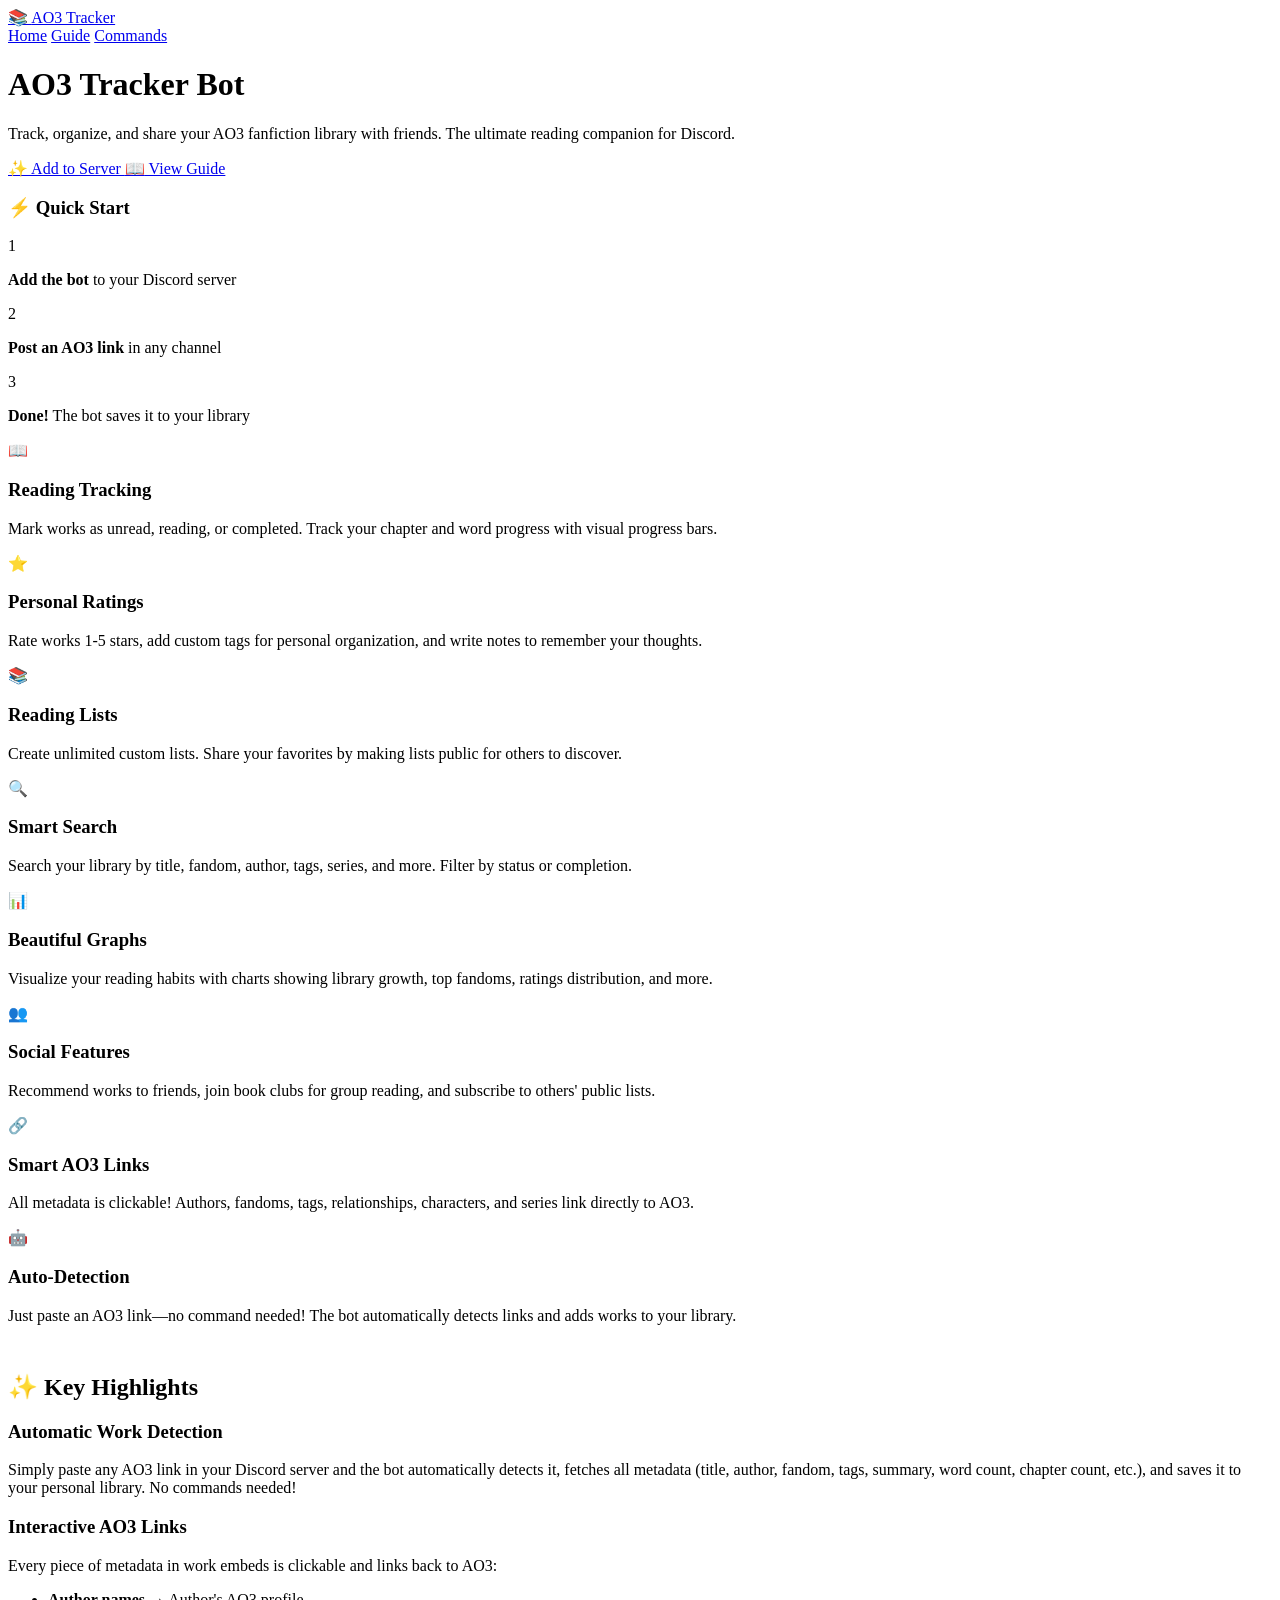
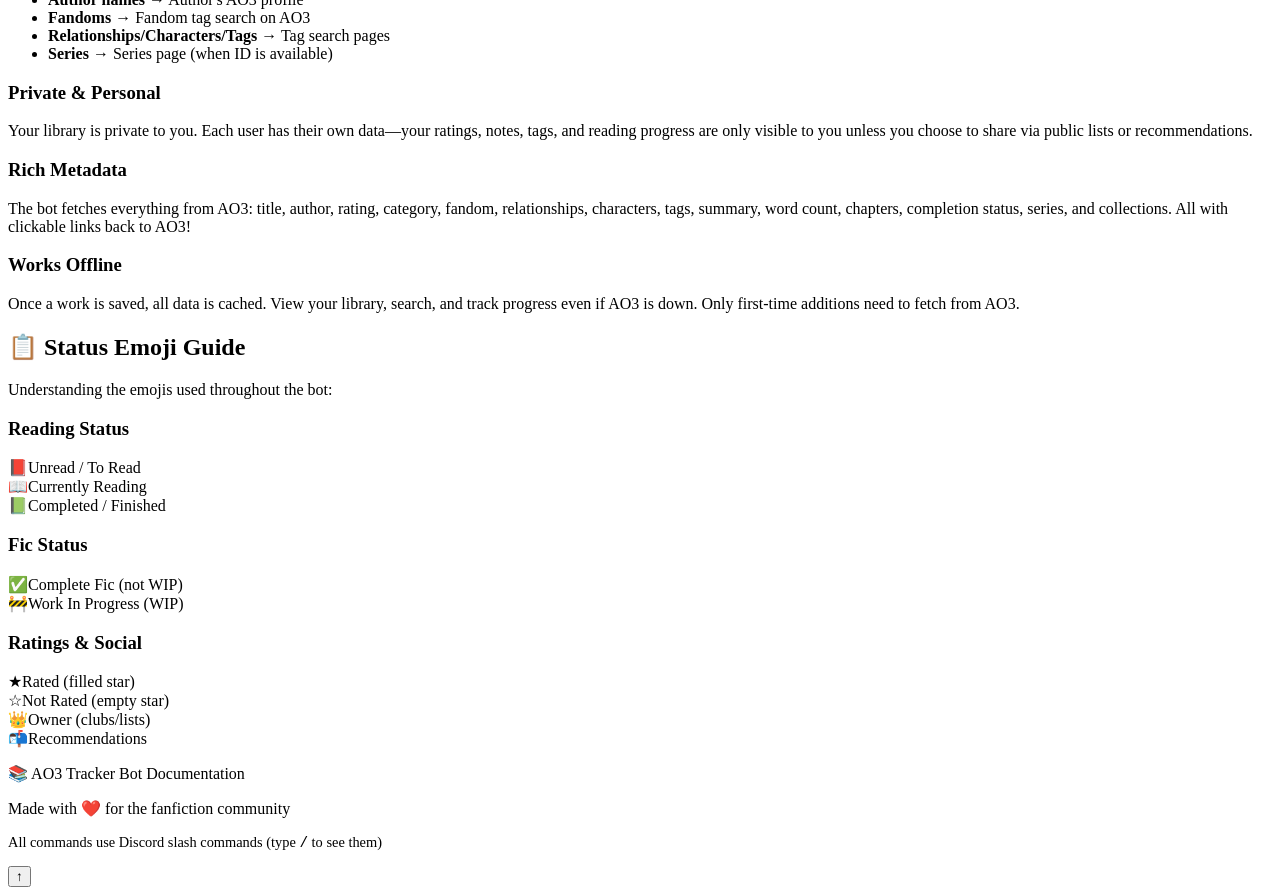
==== index.html @ a1d152b0 "Create index.html" ====
<!DOCTYPE html>
<html lang="en">
<head>
    <meta charset="UTF-8">
    <meta name="viewport" content="width=device-width, initial-scale=1.0">
    <meta name="description" content="AO3 Tracker Bot - Track, organize, and share your AO3 fanfiction library with friends. The ultimate reading companion for Discord.">
    <title>AO3 Tracker Bot - Home</title>
    <link rel="preconnect" href="https://fonts.googleapis.com">
    <link rel="preconnect" href="https://fonts.gstatic.com" crossorigin>
    <link href="https://fonts.googleapis.com/css2?family=Inter:wght@300;400;500;600;700&display=swap" rel="stylesheet">
    <link rel="stylesheet" href="styles.css">
</head>
<body>
    <div class="bg-gradient"></div>
    <header>
        <div class="header-content">
            <a href="index.html" class="logo">
                <span class="logo-icon">📚</span>
                <span>AO3 Tracker</span>
            </a>
            <nav>
                <a href="index.html" class="nav-link active">Home</a>
                <a href="guide.html" class="nav-link">Guide</a>
                <a href="commands.html" class="nav-link">Commands</a>
            </nav>
        </div>
    </header>

    <main>
        <div class="hero">
            <h1>AO3 Tracker Bot</h1>
            <p>Track, organize, and share your AO3 fanfiction library with friends. The ultimate reading companion for Discord.</p>
            <div class="hero-buttons">
                <a href="https://discord.com/oauth2/authorize?client_id=1485848832645267566&permissions=277025507392&integration_type=0&scope=bot+applications.commands" target="_blank" class="btn btn-primary">
                    <span>✨</span> Add to Server
                </a>
                <a href="guide.html" class="btn btn-secondary">
                    <span>📖</span> View Guide
                </a>
            </div>
        </div>

        <div class="quick-start">
            <h3>⚡ Quick Start</h3>
            <div class="quick-start-steps">
                <div class="qs-step">
                    <div class="qs-step-num">1</div>
                    <p><strong>Add the bot</strong> to your Discord server</p>
                </div>
                <div class="qs-step">
                    <div class="qs-step-num">2</div>
                    <p><strong>Post an AO3 link</strong> in any channel</p>
                </div>
                <div class="qs-step">
                    <div class="qs-step-num">3</div>
                    <p><strong>Done!</strong> The bot saves it to your library</p>
                </div>
            </div>
        </div>

        <div class="features">
            <div class="feature-card">
                <div class="feature-icon">📖</div>
                <h3>Reading Tracking</h3>
                <p>Mark works as unread, reading, or completed. Track your chapter and word progress with visual progress bars.</p>
            </div>

            <div class="feature-card">
                <div class="feature-icon">⭐</div>
                <h3>Personal Ratings</h3>
                <p>Rate works 1-5 stars, add custom tags for personal organization, and write notes to remember your thoughts.</p>
            </div>

            <div class="feature-card">
                <div class="feature-icon">📚</div>
                <h3>Reading Lists</h3>
                <p>Create unlimited custom lists. Share your favorites by making lists public for others to discover.</p>
            </div>

            <div class="feature-card">
                <div class="feature-icon">🔍</div>
                <h3>Smart Search</h3>
                <p>Search your library by title, fandom, author, tags, series, and more. Filter by status or completion.</p>
            </div>

            <div class="feature-card">
                <div class="feature-icon">📊</div>
                <h3>Beautiful Graphs</h3>
                <p>Visualize your reading habits with charts showing library growth, top fandoms, ratings distribution, and more.</p>
            </div>

            <div class="feature-card">
                <div class="feature-icon">👥</div>
                <h3>Social Features</h3>
                <p>Recommend works to friends, join book clubs for group reading, and subscribe to others' public lists.</p>
            </div>

            <div class="feature-card">
                <div class="feature-icon">🔗</div>
                <h3>Smart AO3 Links</h3>
                <p>All metadata is clickable! Authors, fandoms, tags, relationships, characters, and series link directly to AO3.</p>
            </div>

            <div class="feature-card">
                <div class="feature-icon">🤖</div>
                <h3>Auto-Detection</h3>
                <p>Just paste an AO3 link—no command needed! The bot automatically detects links and adds works to your library.</p>
            </div>
        </div>

        <div class="card" style="margin-top: 3rem;">
            <h2>✨ Key Highlights</h2>
            
            <h3>Automatic Work Detection</h3>
            <p>Simply paste any AO3 link in your Discord server and the bot automatically detects it, fetches all metadata (title, author, fandom, tags, summary, word count, chapter count, etc.), and saves it to your personal library. No commands needed!</p>

            <h3>Interactive AO3 Links</h3>
            <p>Every piece of metadata in work embeds is clickable and links back to AO3:</p>
            <ul>
                <li><strong>Author names</strong> → Author's AO3 profile</li>
                <li><strong>Fandoms</strong> → Fandom tag search on AO3</li>
                <li><strong>Relationships/Characters/Tags</strong> → Tag search pages</li>
                <li><strong>Series</strong> → Series page (when ID is available)</li>
            </ul>

            <h3>Private & Personal</h3>
            <p>Your library is private to you. Each user has their own data—your ratings, notes, tags, and reading progress are only visible to you unless you choose to share via public lists or recommendations.</p>

            <h3>Rich Metadata</h3>
            <p>The bot fetches everything from AO3: title, author, rating, category, fandom, relationships, characters, tags, summary, word count, chapters, completion status, series, and collections. All with clickable links back to AO3!</p>

            <h3>Works Offline</h3>
            <p>Once a work is saved, all data is cached. View your library, search, and track progress even if AO3 is down. Only first-time additions need to fetch from AO3.</p>
        </div>

        <div class="card">
            <h2>📋 Status Emoji Guide</h2>
            <p>Understanding the emojis used throughout the bot:</p>
            
            <h3>Reading Status</h3>
            <div class="emoji-grid">
                <div class="emoji-item"><span>📕</span><span>Unread / To Read</span></div>
                <div class="emoji-item"><span>📖</span><span>Currently Reading</span></div>
                <div class="emoji-item"><span>📗</span><span>Completed / Finished</span></div>
            </div>

            <h3>Fic Status</h3>
            <div class="emoji-grid">
                <div class="emoji-item"><span>✅</span><span>Complete Fic (not WIP)</span></div>
                <div class="emoji-item"><span>🚧</span><span>Work In Progress (WIP)</span></div>
            </div>

            <h3>Ratings & Social</h3>
            <div class="emoji-grid">
                <div class="emoji-item"><span>★</span><span>Rated (filled star)</span></div>
                <div class="emoji-item"><span>☆</span><span>Not Rated (empty star)</span></div>
                <div class="emoji-item"><span>👑</span><span>Owner (clubs/lists)</span></div>
                <div class="emoji-item"><span>📬</span><span>Recommendations</span></div>
            </div>
        </div>
    </main>

    <footer>
        <p>📚 AO3 Tracker Bot Documentation</p>
        <p style="margin-top: 0.5rem;">Made with ❤️ for the fanfiction community</p>
        <p style="margin-top: 0.5rem; font-size: 0.9rem; color: var(--text-muted);">All commands use Discord slash commands (type <code>/</code> to see them)</p>
    </footer>

    <button id="backToTop" class="back-to-top" aria-label="Back to top">↑</button>

    <script src="script.js"></script>
</body>
</html>
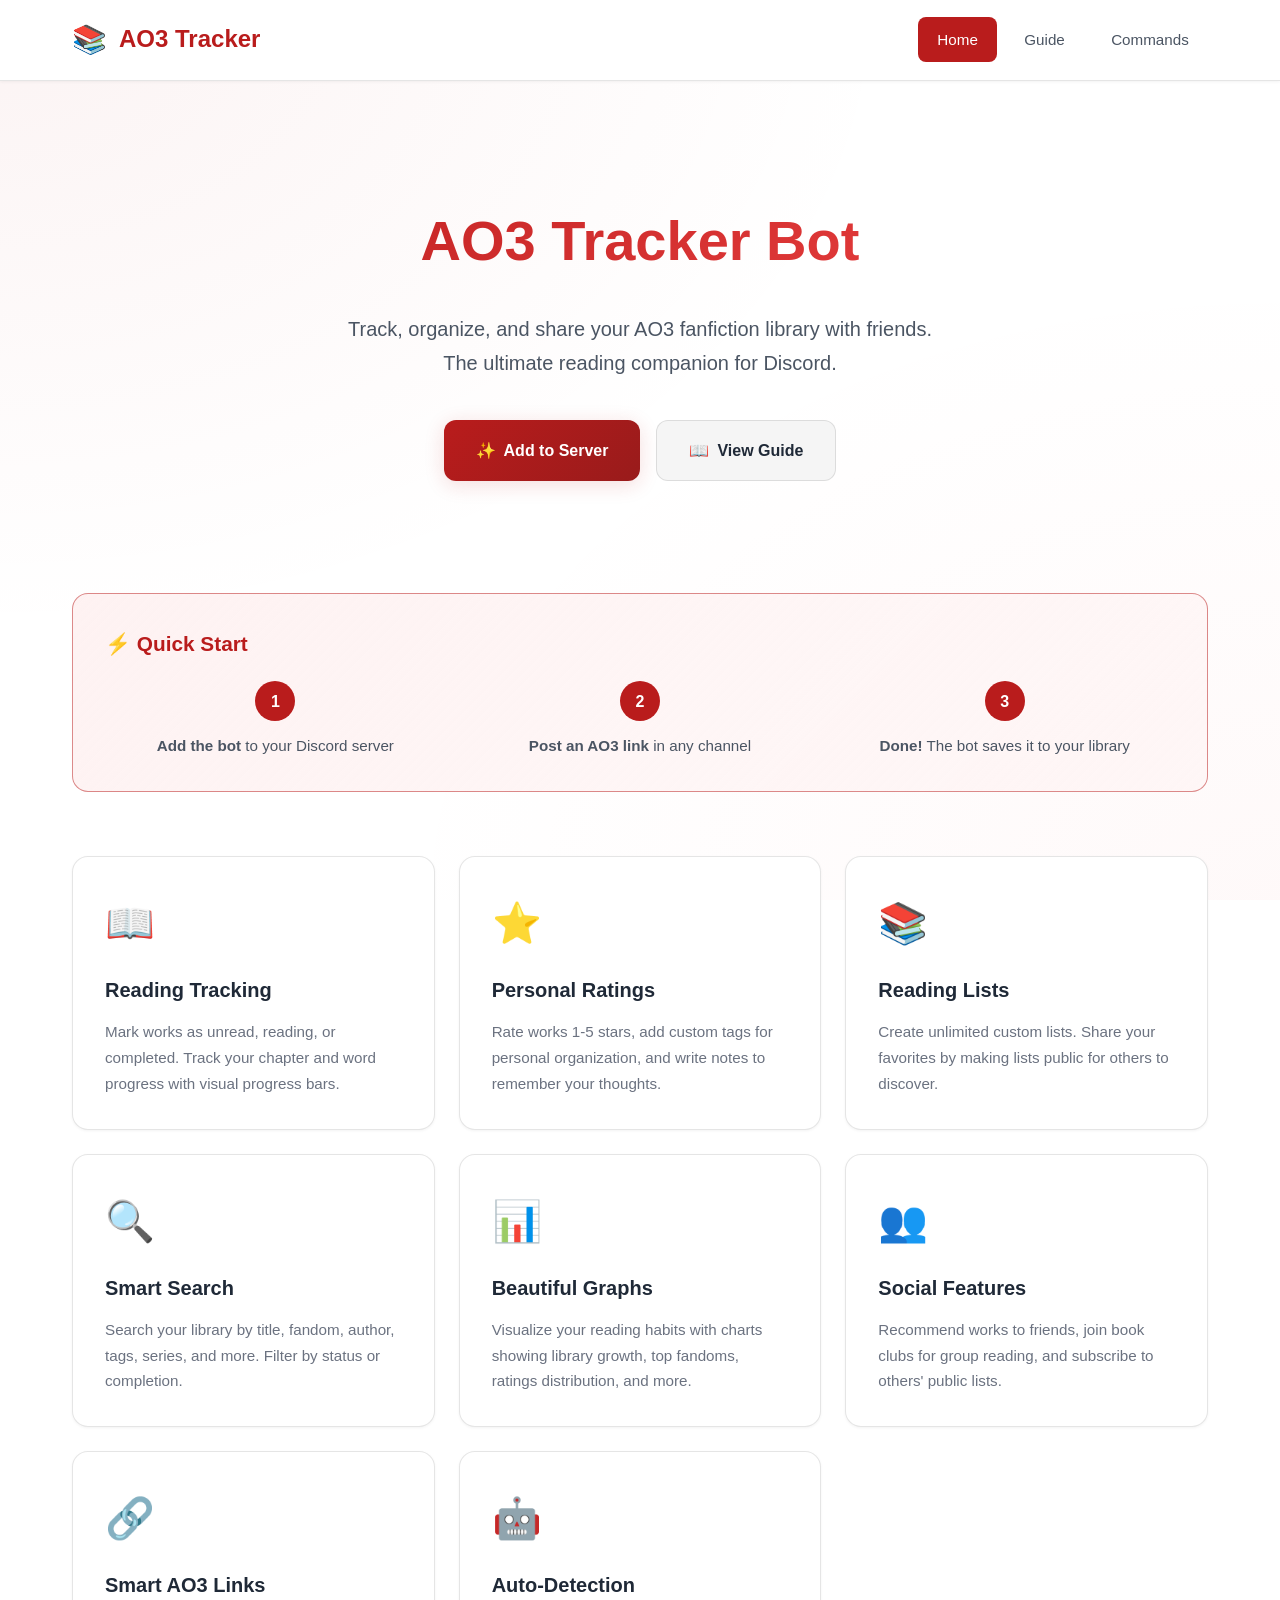
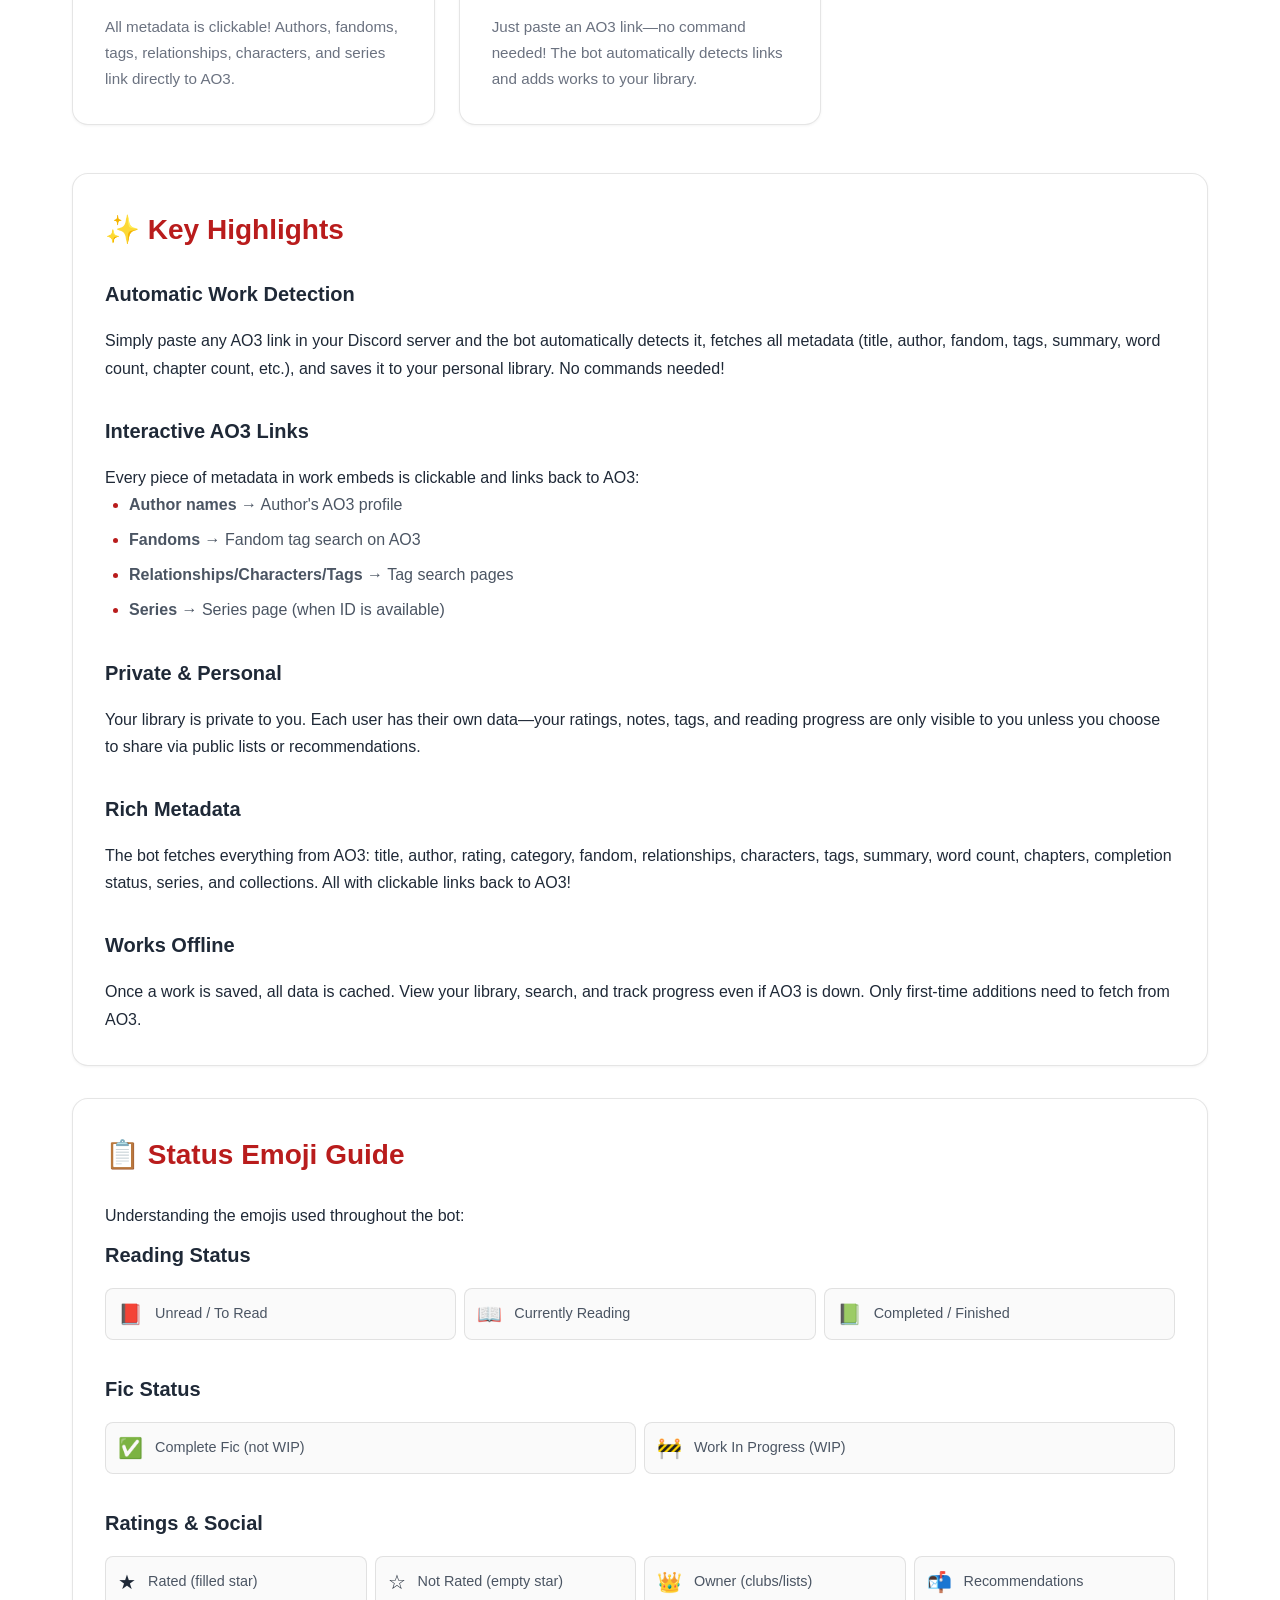
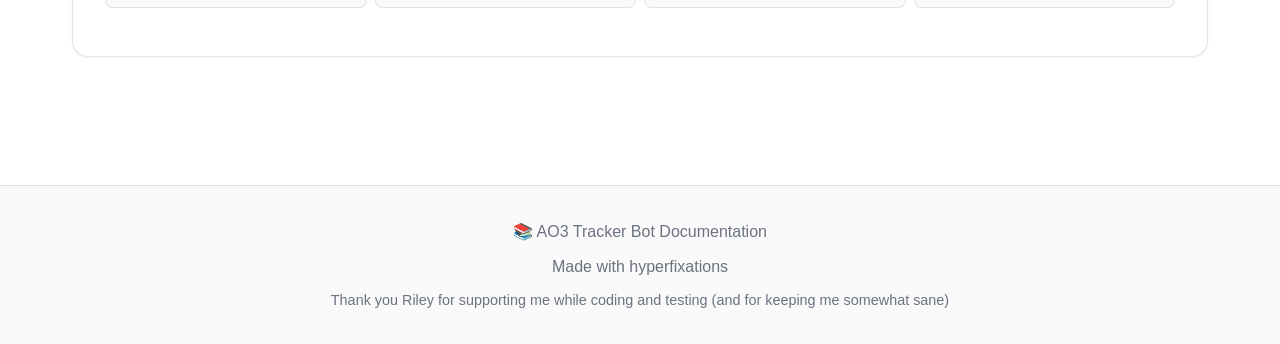
==== commit 12b36d02: "Update index.html" ====
--- a/index.html
+++ b/index.html
@@ -162,8 +162,8 @@
 
     <footer>
         <p>📚 AO3 Tracker Bot Documentation</p>
-        <p style="margin-top: 0.5rem;">Made with ❤️ for the fanfiction community</p>
-        <p style="margin-top: 0.5rem; font-size: 0.9rem; color: var(--text-muted);">All commands use Discord slash commands (type <code>/</code> to see them)</p>
+        <p style="margin-top: 0.5rem;">Made with hyperfixations</p>
+        <p style="margin-top: 0.5rem; font-size: 0.9rem; color: var(--text-muted);">Thank you Riley for supporting me while coding and testing (and for keeping me somewhat sane)</p>
     </footer>
 
     <button id="backToTop" class="back-to-top" aria-label="Back to top">↑</button>
--- a/styles.css
+++ b/styles.css
@@ -0,0 +1,800 @@
+* {
+    margin: 0;
+    padding: 0;
+    box-sizing: border-box;
+}
+
+:root {
+    --bg-primary: #ffffff;
+    --bg-secondary: #fafafa;
+    --bg-tertiary: #f5f5f5;
+    --bg-card: #ffffff;
+    --accent-primary: #b91c1c;
+    --accent-secondary: #dc2626;
+    --accent-tertiary: #ef4444;
+    --accent-light: #fef2f2;
+    --accent-glow: rgba(185, 28, 28, 0.15);
+    --text-primary: #1f2937;
+    --text-secondary: #4b5563;
+    --text-muted: #6b7280;
+    --success: #059669;
+    --warning: #d97706;
+    --error: #dc2626;
+    --info: #2563eb;
+    --border: rgba(0, 0, 0, 0.1);
+    --border-hover: rgba(185, 28, 28, 0.5);
+}
+
+body {
+    font-family: 'Inter', -apple-system, BlinkMacSystemFont, sans-serif;
+    background: var(--bg-primary);
+    color: var(--text-primary);
+    line-height: 1.7;
+    min-height: 100vh;
+}
+
+.bg-gradient {
+    position: fixed;
+    top: 0;
+    left: 0;
+    right: 0;
+    bottom: 0;
+    background: 
+        radial-gradient(ellipse at top left, rgba(185, 28, 28, 0.05) 0%, transparent 50%),
+        radial-gradient(ellipse at bottom right, rgba(239, 68, 68, 0.03) 0%, transparent 50%),
+        var(--bg-primary);
+    z-index: -1;
+}
+
+header {
+    padding: 1rem 0;
+    background: rgba(255, 255, 255, 0.95);
+    backdrop-filter: blur(20px);
+    border-bottom: 1px solid var(--border);
+    position: sticky;
+    top: 0;
+    z-index: 1000;
+    box-shadow: 0 1px 3px rgba(0, 0, 0, 0.05);
+}
+
+.header-content {
+    max-width: 1200px;
+    margin: 0 auto;
+    padding: 0 2rem;
+    display: flex;
+    justify-content: space-between;
+    align-items: center;
+}
+
+.logo {
+    display: flex;
+    align-items: center;
+    gap: 0.75rem;
+    font-size: 1.5rem;
+    font-weight: 700;
+    color: var(--accent-primary);
+    text-decoration: none;
+}
+
+.logo:hover {
+    color: var(--accent-secondary);
+}
+
+.logo-icon {
+    font-size: 1.75rem;
+}
+
+nav {
+    display: flex;
+    gap: 0.5rem;
+}
+
+.nav-link {
+    padding: 0.6rem 1.2rem;
+    border-radius: 8px;
+    color: var(--text-secondary);
+    text-decoration: none;
+    font-weight: 500;
+    font-size: 0.95rem;
+    transition: all 0.2s ease;
+    cursor: pointer;
+    background: transparent;
+    border: none;
+}
+
+.nav-link:hover {
+    color: var(--accent-primary);
+    background: var(--accent-light);
+}
+
+.nav-link.active {
+    color: #ffffff;
+    background: var(--accent-primary);
+}
+
+main {
+    max-width: 1200px;
+    margin: 0 auto;
+    padding: 3rem 2rem 6rem;
+}
+
+.hero {
+    text-align: center;
+    padding: 4rem 0;
+}
+
+.hero h1 {
+    font-size: 3.5rem;
+    font-weight: 700;
+    margin-bottom: 1.5rem;
+    background: linear-gradient(135deg, var(--accent-primary) 0%, var(--accent-tertiary) 100%);
+    -webkit-background-clip: text;
+    -webkit-text-fill-color: transparent;
+    background-clip: text;
+}
+
+.hero p {
+    font-size: 1.25rem;
+    color: var(--text-secondary);
+    max-width: 600px;
+    margin: 0 auto 2.5rem;
+}
+
+.btn {
+    display: inline-flex;
+    align-items: center;
+    gap: 0.5rem;
+    padding: 1rem 2rem;
+    border-radius: 12px;
+    font-weight: 600;
+    font-size: 1rem;
+    text-decoration: none;
+    transition: all 0.3s ease;
+    cursor: pointer;
+    border: none;
+}
+
+.btn-primary {
+    background: linear-gradient(135deg, var(--accent-primary) 0%, #991b1b 100%);
+    color: white;
+    box-shadow: 0 4px 20px var(--accent-glow);
+}
+
+.btn-primary:hover {
+    transform: translateY(-2px);
+    box-shadow: 0 8px 30px var(--accent-glow);
+}
+
+.btn-secondary {
+    background: var(--bg-tertiary);
+    color: var(--text-primary);
+    border: 1px solid var(--border);
+}
+
+.btn-secondary:hover {
+    background: var(--accent-light);
+    border-color: var(--border-hover);
+    color: var(--accent-primary);
+}
+
+.hero-buttons {
+    display: flex;
+    gap: 1rem;
+    justify-content: center;
+    flex-wrap: wrap;
+}
+
+.features {
+    display: grid;
+    grid-template-columns: repeat(auto-fit, minmax(280px, 1fr));
+    gap: 1.5rem;
+    margin-top: 4rem;
+}
+
+.feature-card {
+    background: var(--bg-card);
+    border: 1px solid var(--border);
+    border-radius: 16px;
+    padding: 2rem;
+    transition: all 0.3s ease;
+    box-shadow: 0 1px 3px rgba(0, 0, 0, 0.05);
+}
+
+.feature-card:hover {
+    border-color: var(--border-hover);
+    transform: translateY(-4px);
+    box-shadow: 0 20px 40px rgba(0, 0, 0, 0.1);
+}
+
+.feature-icon {
+    font-size: 2.5rem;
+    margin-bottom: 1rem;
+}
+
+.feature-card h3 {
+    font-size: 1.25rem;
+    font-weight: 600;
+    margin-bottom: 0.75rem;
+    color: var(--text-primary);
+}
+
+.feature-card p {
+    color: var(--text-muted);
+    font-size: 0.95rem;
+}
+
+.card {
+    background: var(--bg-card);
+    border: 1px solid var(--border);
+    border-radius: 16px;
+    padding: 2rem;
+    margin-bottom: 2rem;
+    box-shadow: 0 1px 3px rgba(0, 0, 0, 0.05);
+}
+
+.card h2 {
+    font-size: 1.75rem;
+    font-weight: 600;
+    margin-bottom: 1.5rem;
+    color: var(--accent-primary);
+    display: flex;
+    align-items: center;
+    gap: 0.75rem;
+}
+
+.card h3 {
+    font-size: 1.25rem;
+    font-weight: 600;
+    margin: 2rem 0 1rem;
+    color: var(--text-primary);
+}
+
+.card h3:first-of-type {
+    margin-top: 0.5rem;
+}
+
+.quick-start {
+    background: linear-gradient(135deg, var(--accent-light) 0%, rgba(254, 242, 242, 0.5) 100%);
+    border: 1px solid var(--border-hover);
+    border-radius: 16px;
+    padding: 2rem;
+    margin: 3rem 0;
+}
+
+.quick-start h3 {
+    font-size: 1.3rem;
+    margin-bottom: 1.25rem;
+    color: var(--accent-primary);
+}
+
+.quick-start-steps {
+    display: grid;
+    grid-template-columns: repeat(auto-fit, minmax(200px, 1fr));
+    gap: 1.5rem;
+}
+
+.qs-step {
+    text-align: center;
+}
+
+.qs-step-num {
+    width: 40px;
+    height: 40px;
+    background: var(--accent-primary);
+    border-radius: 50%;
+    display: flex;
+    align-items: center;
+    justify-content: center;
+    font-weight: 700;
+    margin: 0 auto 0.75rem;
+    color: white;
+}
+
+.qs-step p {
+    color: var(--text-secondary);
+    font-size: 0.95rem;
+}
+
+.guide-step {
+    display: flex;
+    gap: 1.5rem;
+    margin-bottom: 2rem;
+    padding-bottom: 2rem;
+    border-bottom: 1px solid var(--border);
+}
+
+.guide-step:last-child {
+    border-bottom: none;
+    margin-bottom: 0;
+    padding-bottom: 0;
+}
+
+.step-number {
+    flex-shrink: 0;
+    width: 48px;
+    height: 48px;
+    background: linear-gradient(135deg, var(--accent-primary) 0%, #991b1b 100%);
+    border-radius: 12px;
+    display: flex;
+    align-items: center;
+    justify-content: center;
+    font-weight: 700;
+    font-size: 1.25rem;
+    color: white;
+}
+
+.step-content h3 {
+    font-size: 1.2rem;
+    margin-bottom: 0.75rem;
+    color: var(--text-primary);
+    margin-top: 0;
+}
+
+.step-content p {
+    color: var(--text-secondary);
+    margin-bottom: 0.75rem;
+}
+
+code {
+    background: var(--accent-light);
+    padding: 0.2rem 0.5rem;
+    border-radius: 6px;
+    font-family: 'JetBrains Mono', 'Fira Code', monospace;
+    font-size: 0.9em;
+    color: var(--accent-primary);
+    border: 1px solid rgba(185, 28, 28, 0.1);
+}
+
+pre {
+    background: #1f2937;
+    padding: 1rem 1.25rem;
+    border-radius: 12px;
+    overflow-x: auto;
+    margin: 1rem 0;
+    border: 1px solid var(--border);
+}
+
+pre code {
+    background: transparent;
+    padding: 0;
+    color: #f3f4f6;
+    border: none;
+}
+
+.command-category {
+    margin-bottom: 2.5rem;
+}
+
+.category-header {
+    display: flex;
+    align-items: center;
+    gap: 0.75rem;
+    margin-bottom: 1.25rem;
+    padding-bottom: 0.75rem;
+    border-bottom: 2px solid var(--accent-primary);
+}
+
+.category-header h3 {
+    font-size: 1.3rem;
+    font-weight: 600;
+    color: var(--text-primary);
+    margin: 0;
+}
+
+.category-icon {
+    font-size: 1.5rem;
+}
+
+.command-list {
+    display: flex;
+    flex-direction: column;
+    gap: 0.75rem;
+}
+
+.command-item {
+    background: var(--bg-secondary);
+    border: 1px solid var(--border);
+    border-radius: 12px;
+    padding: 1rem 1.25rem;
+    display: grid;
+    grid-template-columns: 220px 1fr;
+    gap: 1rem;
+    align-items: start;
+    transition: all 0.2s ease;
+}
+
+.command-item:hover {
+    border-color: var(--border-hover);
+    background: var(--accent-light);
+}
+
+.command-name {
+    font-family: 'JetBrains Mono', 'Fira Code', monospace;
+    font-weight: 600;
+    color: var(--accent-primary);
+    font-size: 0.95rem;
+}
+
+.command-desc {
+    color: var(--text-secondary);
+    font-size: 0.95rem;
+}
+
+.command-example {
+    margin-top: 0.5rem;
+    font-size: 0.85rem;
+    color: var(--text-muted);
+}
+
+.command-example code {
+    font-size: 0.85rem;
+}
+
+.tip {
+    background: rgba(5, 150, 105, 0.08);
+    border-left: 4px solid var(--success);
+    padding: 1rem 1.25rem;
+    border-radius: 0 12px 12px 0;
+    margin: 1.5rem 0;
+}
+
+.tip-title {
+    font-weight: 600;
+    color: var(--success);
+    margin-bottom: 0.5rem;
+    display: flex;
+    align-items: center;
+    gap: 0.5rem;
+}
+
+.note {
+    background: rgba(37, 99, 235, 0.08);
+    border-left: 4px solid var(--info);
+    padding: 1rem 1.25rem;
+    border-radius: 0 12px 12px 0;
+    margin: 1.5rem 0;
+}
+
+.note-title {
+    font-weight: 600;
+    color: var(--info);
+    margin-bottom: 0.5rem;
+    display: flex;
+    align-items: center;
+    gap: 0.5rem;
+}
+
+.warning {
+    background: rgba(217, 119, 6, 0.08);
+    border-left: 4px solid var(--warning);
+    padding: 1rem 1.25rem;
+    border-radius: 0 12px 12px 0;
+    margin: 1.5rem 0;
+}
+
+.warning-title {
+    font-weight: 600;
+    color: var(--warning);
+    margin-bottom: 0.5rem;
+    display: flex;
+    align-items: center;
+    gap: 0.5rem;
+}
+
+.search-container {
+    margin-bottom: 2rem;
+}
+
+.search-input {
+    width: 100%;
+    padding: 1rem 1.25rem;
+    padding-left: 3rem;
+    background: var(--bg-secondary);
+    border: 1px solid var(--border);
+    border-radius: 12px;
+    color: var(--text-primary);
+    font-size: 1rem;
+    font-family: inherit;
+    transition: all 0.2s ease;
+}
+
+.search-input:focus {
+    outline: none;
+    border-color: var(--accent-primary);
+    box-shadow: 0 0 0 3px var(--accent-glow);
+}
+
+.search-input::placeholder {
+    color: var(--text-muted);
+}
+
+.search-wrapper {
+    position: relative;
+}
+
+.search-icon {
+    position: absolute;
+    left: 1rem;
+    top: 50%;
+    transform: translateY(-50%);
+    color: var(--text-muted);
+    font-size: 1.1rem;
+}
+
+ul, ol {
+    margin-left: 1.5rem;
+    margin-bottom: 1rem;
+    color: var(--text-secondary);
+}
+
+li {
+    margin-bottom: 0.5rem;
+}
+
+li::marker {
+    color: var(--accent-primary);
+}
+
+table {
+    width: 100%;
+    border-collapse: collapse;
+    margin: 1rem 0;
+}
+
+th, td {
+    padding: 0.75rem 1rem;
+    text-align: left;
+    border-bottom: 1px solid var(--border);
+}
+
+th {
+    background: var(--accent-light);
+    color: var(--accent-primary);
+    font-weight: 600;
+}
+
+td {
+    color: var(--text-secondary);
+}
+
+tr:hover td {
+    background: var(--accent-light);
+}
+
+.toc {
+    background: var(--bg-secondary);
+    border-radius: 12px;
+    padding: 1.5rem;
+    margin-bottom: 2rem;
+    border: 1px solid var(--border);
+}
+
+.toc h4 {
+    font-size: 1rem;
+    font-weight: 600;
+    margin-bottom: 1rem;
+    color: var(--text-muted);
+    text-transform: uppercase;
+    letter-spacing: 0.05em;
+}
+
+.toc-list {
+    display: flex;
+    flex-wrap: wrap;
+    gap: 0.5rem;
+    list-style: none;
+    margin: 0;
+    padding: 0;
+}
+
+.toc-list li {
+    margin: 0;
+}
+
+.toc-link {
+    display: inline-block;
+    padding: 0.4rem 0.8rem;
+    background: var(--bg-card);
+    border: 1px solid var(--border);
+    border-radius: 8px;
+    color: var(--text-secondary);
+    text-decoration: none;
+    font-size: 0.9rem;
+    transition: all 0.2s ease;
+}
+
+.toc-link:hover {
+    border-color: var(--accent-primary);
+    color: var(--accent-primary);
+    background: var(--accent-light);
+}
+
+.status-legend {
+    display: flex;
+    gap: 2rem;
+    flex-wrap: wrap;
+    margin: 1rem 0;
+}
+
+.status-item {
+    display: flex;
+    align-items: center;
+    gap: 0.5rem;
+    color: var(--text-secondary);
+}
+
+.status-emoji {
+    font-size: 1.25rem;
+}
+
+.emoji-grid {
+    display: grid;
+    grid-template-columns: repeat(auto-fit, minmax(200px, 1fr));
+    gap: 0.5rem;
+    margin: 1rem 0;
+}
+
+.emoji-item {
+    display: flex;
+    align-items: center;
+    gap: 0.75rem;
+    padding: 0.5rem 0.75rem;
+    background: var(--bg-secondary);
+    border-radius: 8px;
+    border: 1px solid var(--border);
+}
+
+.emoji-item span:first-child {
+    font-size: 1.25rem;
+}
+
+.emoji-item span:last-child {
+    color: var(--text-secondary);
+    font-size: 0.9rem;
+}
+
+kbd {
+    display: inline-block;
+    padding: 0.2rem 0.5rem;
+    background: var(--bg-secondary);
+    border: 1px solid var(--border);
+    border-radius: 4px;
+    font-family: 'JetBrains Mono', 'Fira Code', monospace;
+    font-size: 0.85em;
+    color: var(--text-primary);
+    box-shadow: 0 2px 0 var(--border);
+}
+
+.badge {
+    display: inline-block;
+    padding: 0.25rem 0.75rem;
+    border-radius: 20px;
+    font-size: 0.8rem;
+    font-weight: 600;
+}
+
+.badge-new {
+    background: rgba(5, 150, 105, 0.15);
+    color: var(--success);
+}
+
+footer {
+    background: var(--bg-secondary);
+    border-top: 1px solid var(--border);
+    padding: 2rem;
+    text-align: center;
+    color: var(--text-muted);
+}
+
+footer a {
+    color: var(--accent-primary);
+    text-decoration: none;
+}
+
+footer a:hover {
+    text-decoration: underline;
+}
+
+footer code {
+    background: var(--accent-light);
+}
+
+.back-to-top {
+    position: fixed;
+    bottom: 2rem;
+    right: 2rem;
+    width: 48px;
+    height: 48px;
+    background: var(--accent-primary);
+    color: white;
+    border: none;
+    border-radius: 50%;
+    cursor: pointer;
+    font-size: 1.25rem;
+    display: flex;
+    align-items: center;
+    justify-content: center;
+    opacity: 0;
+    visibility: hidden;
+    transition: all 0.3s ease;
+    box-shadow: 0 4px 12px var(--accent-glow);
+    z-index: 999;
+}
+
+.back-to-top.visible {
+    opacity: 1;
+    visibility: visible;
+}
+
+.back-to-top:hover {
+    background: var(--accent-secondary);
+    transform: translateY(-2px);
+}
+
+::-webkit-scrollbar {
+    width: 10px;
+    height: 10px;
+}
+
+::-webkit-scrollbar-track {
+    background: var(--bg-secondary);
+}
+
+::-webkit-scrollbar-thumb {
+    background: #d1d5db;
+    border-radius: 5px;
+}
+
+::-webkit-scrollbar-thumb:hover {
+    background: var(--accent-primary);
+}
+
+@media (max-width: 768px) {
+    .hero h1 {
+        font-size: 2.5rem;
+    }
+
+    .header-content {
+        flex-direction: column;
+        gap: 1rem;
+    }
+
+    .command-item {
+        grid-template-columns: 1fr;
+    }
+
+    .guide-step {
+        flex-direction: column;
+        gap: 1rem;
+    }
+
+    nav {
+        flex-wrap: wrap;
+        justify-content: center;
+    }
+
+    .back-to-top {
+        bottom: 1rem;
+        right: 1rem;
+        width: 40px;
+        height: 40px;
+        font-size: 1rem;
+    }
+}
+
+.page-header {
+    text-align: center;
+    padding: 2rem 0 3rem;
+}
+
+.page-header h1 {
+    font-size: 2.5rem;
+    font-weight: 700;
+    color: var(--accent-primary);
+    margin-bottom: 0.5rem;
+}
+
+.page-header p {
+    color: var(--text-secondary);
+    font-size: 1.1rem;
+}
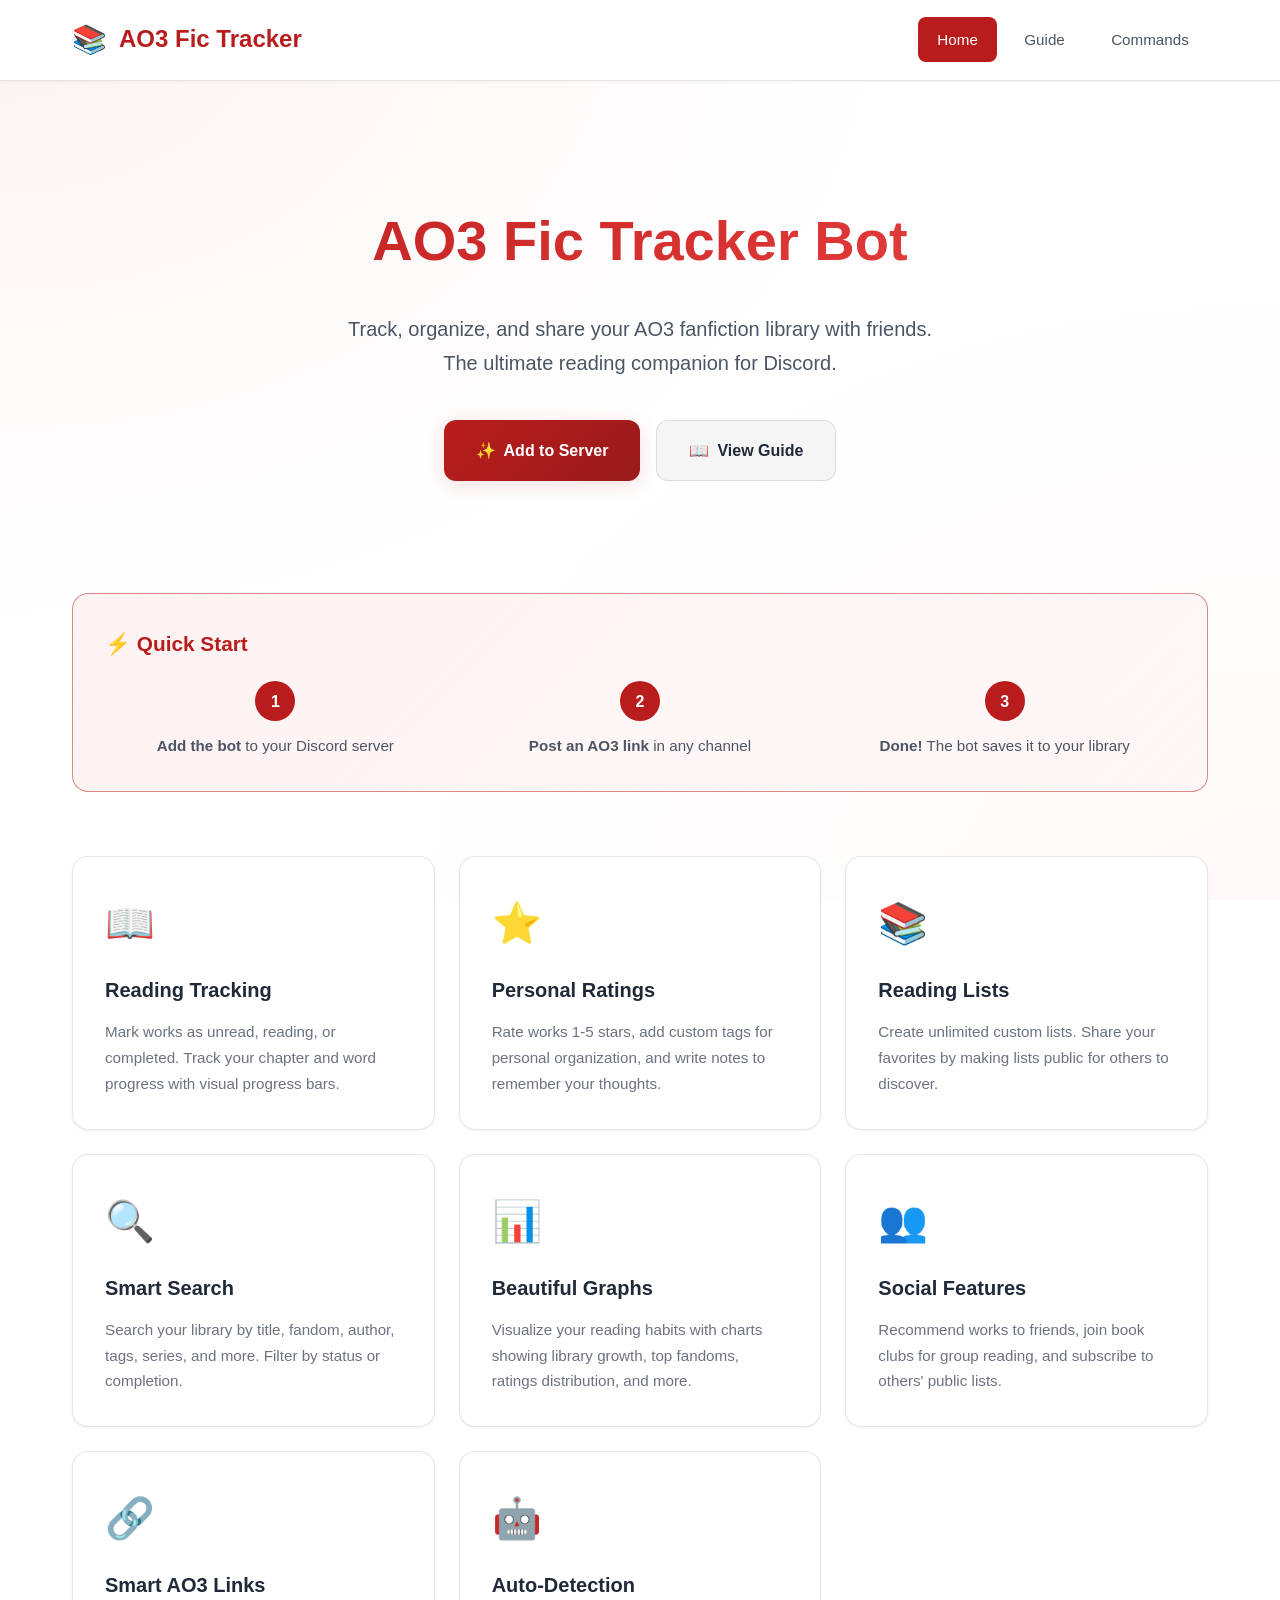
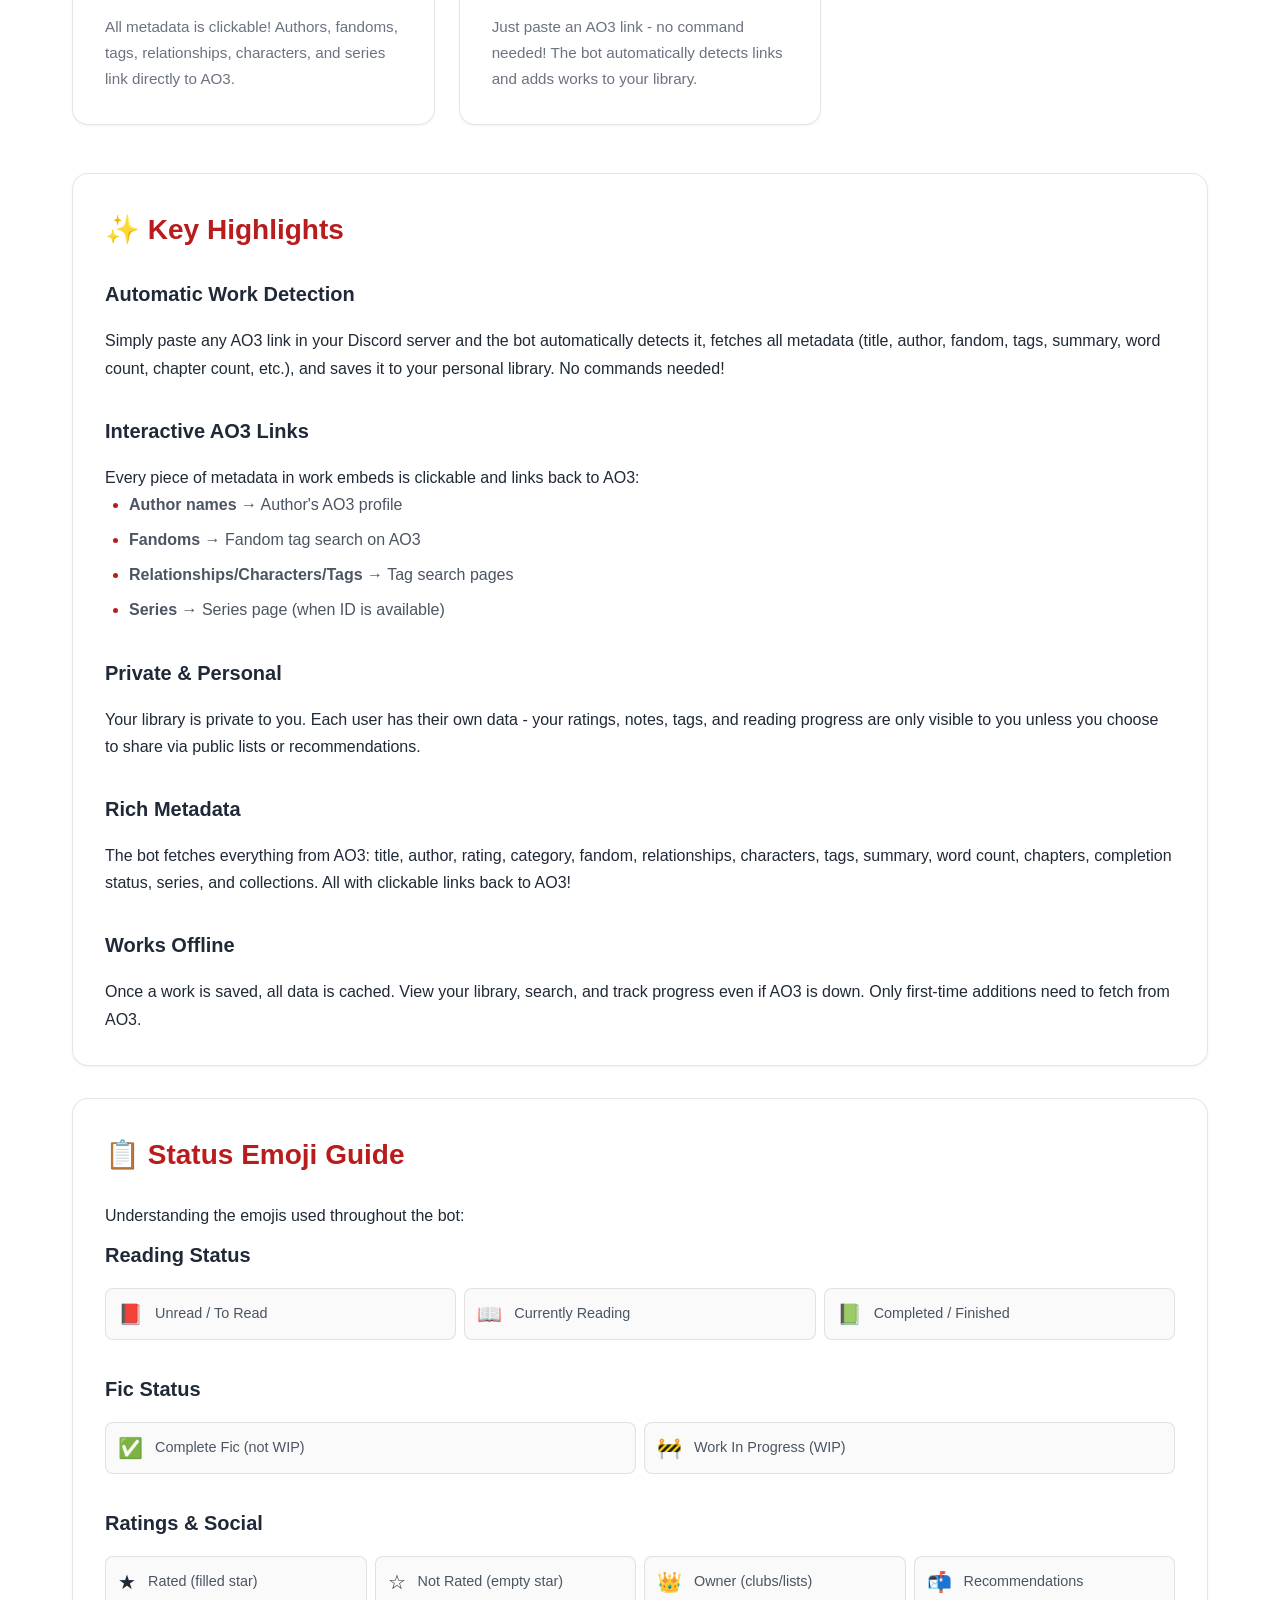
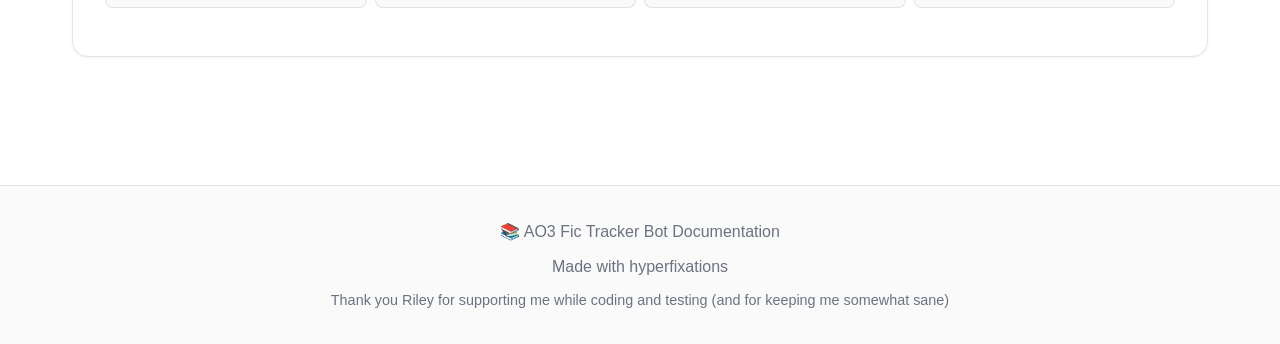
==== commit 288cf112: "Update index.html" ====
--- a/index.html
+++ b/index.html
@@ -3,8 +3,8 @@
 <head>
     <meta charset="UTF-8">
     <meta name="viewport" content="width=device-width, initial-scale=1.0">
-    <meta name="description" content="AO3 Tracker Bot - Track, organize, and share your AO3 fanfiction library with friends. The ultimate reading companion for Discord.">
-    <title>AO3 Tracker Bot - Home</title>
+    <meta name="description" content="AO3 Fic Tracker Bot - Track, organize, and share your AO3 fanfiction library with friends. The ultimate reading companion for Discord.">
+    <title>AO3 Fic Tracker Bot - Home</title>
     <link rel="preconnect" href="https://fonts.googleapis.com">
     <link rel="preconnect" href="https://fonts.gstatic.com" crossorigin>
     <link href="https://fonts.googleapis.com/css2?family=Inter:wght@300;400;500;600;700&display=swap" rel="stylesheet">
@@ -16,7 +16,7 @@
         <div class="header-content">
             <a href="index.html" class="logo">
                 <span class="logo-icon">📚</span>
-                <span>AO3 Tracker</span>
+                <span>AO3 Fic Tracker</span>
             </a>
             <nav>
                 <a href="index.html" class="nav-link active">Home</a>
@@ -28,7 +28,7 @@
 
     <main>
         <div class="hero">
-            <h1>AO3 Tracker Bot</h1>
+            <h1>AO3 Fic Tracker Bot</h1>
             <p>Track, organize, and share your AO3 fanfiction library with friends. The ultimate reading companion for Discord.</p>
             <div class="hero-buttons">
                 <a href="https://discord.com/oauth2/authorize?client_id=1485848832645267566&permissions=277025507392&integration_type=0&scope=bot+applications.commands" target="_blank" class="btn btn-primary">
@@ -104,7 +104,7 @@
             <div class="feature-card">
                 <div class="feature-icon">🤖</div>
                 <h3>Auto-Detection</h3>
-                <p>Just paste an AO3 link—no command needed! The bot automatically detects links and adds works to your library.</p>
+                <p>Just paste an AO3 link - no command needed! The bot automatically detects links and adds works to your library.</p>
             </div>
         </div>
 
@@ -124,7 +124,7 @@
             </ul>
 
             <h3>Private & Personal</h3>
-            <p>Your library is private to you. Each user has their own data—your ratings, notes, tags, and reading progress are only visible to you unless you choose to share via public lists or recommendations.</p>
+            <p>Your library is private to you. Each user has their own data - your ratings, notes, tags, and reading progress are only visible to you unless you choose to share via public lists or recommendations.</p>
 
             <h3>Rich Metadata</h3>
             <p>The bot fetches everything from AO3: title, author, rating, category, fandom, relationships, characters, tags, summary, word count, chapters, completion status, series, and collections. All with clickable links back to AO3!</p>
@@ -161,7 +161,7 @@
     </main>
 
     <footer>
-        <p>📚 AO3 Tracker Bot Documentation</p>
+        <p>📚 AO3 Fic Tracker Bot Documentation</p>
         <p style="margin-top: 0.5rem;">Made with hyperfixations</p>
         <p style="margin-top: 0.5rem; font-size: 0.9rem; color: var(--text-muted);">Thank you Riley for supporting me while coding and testing (and for keeping me somewhat sane)</p>
     </footer>
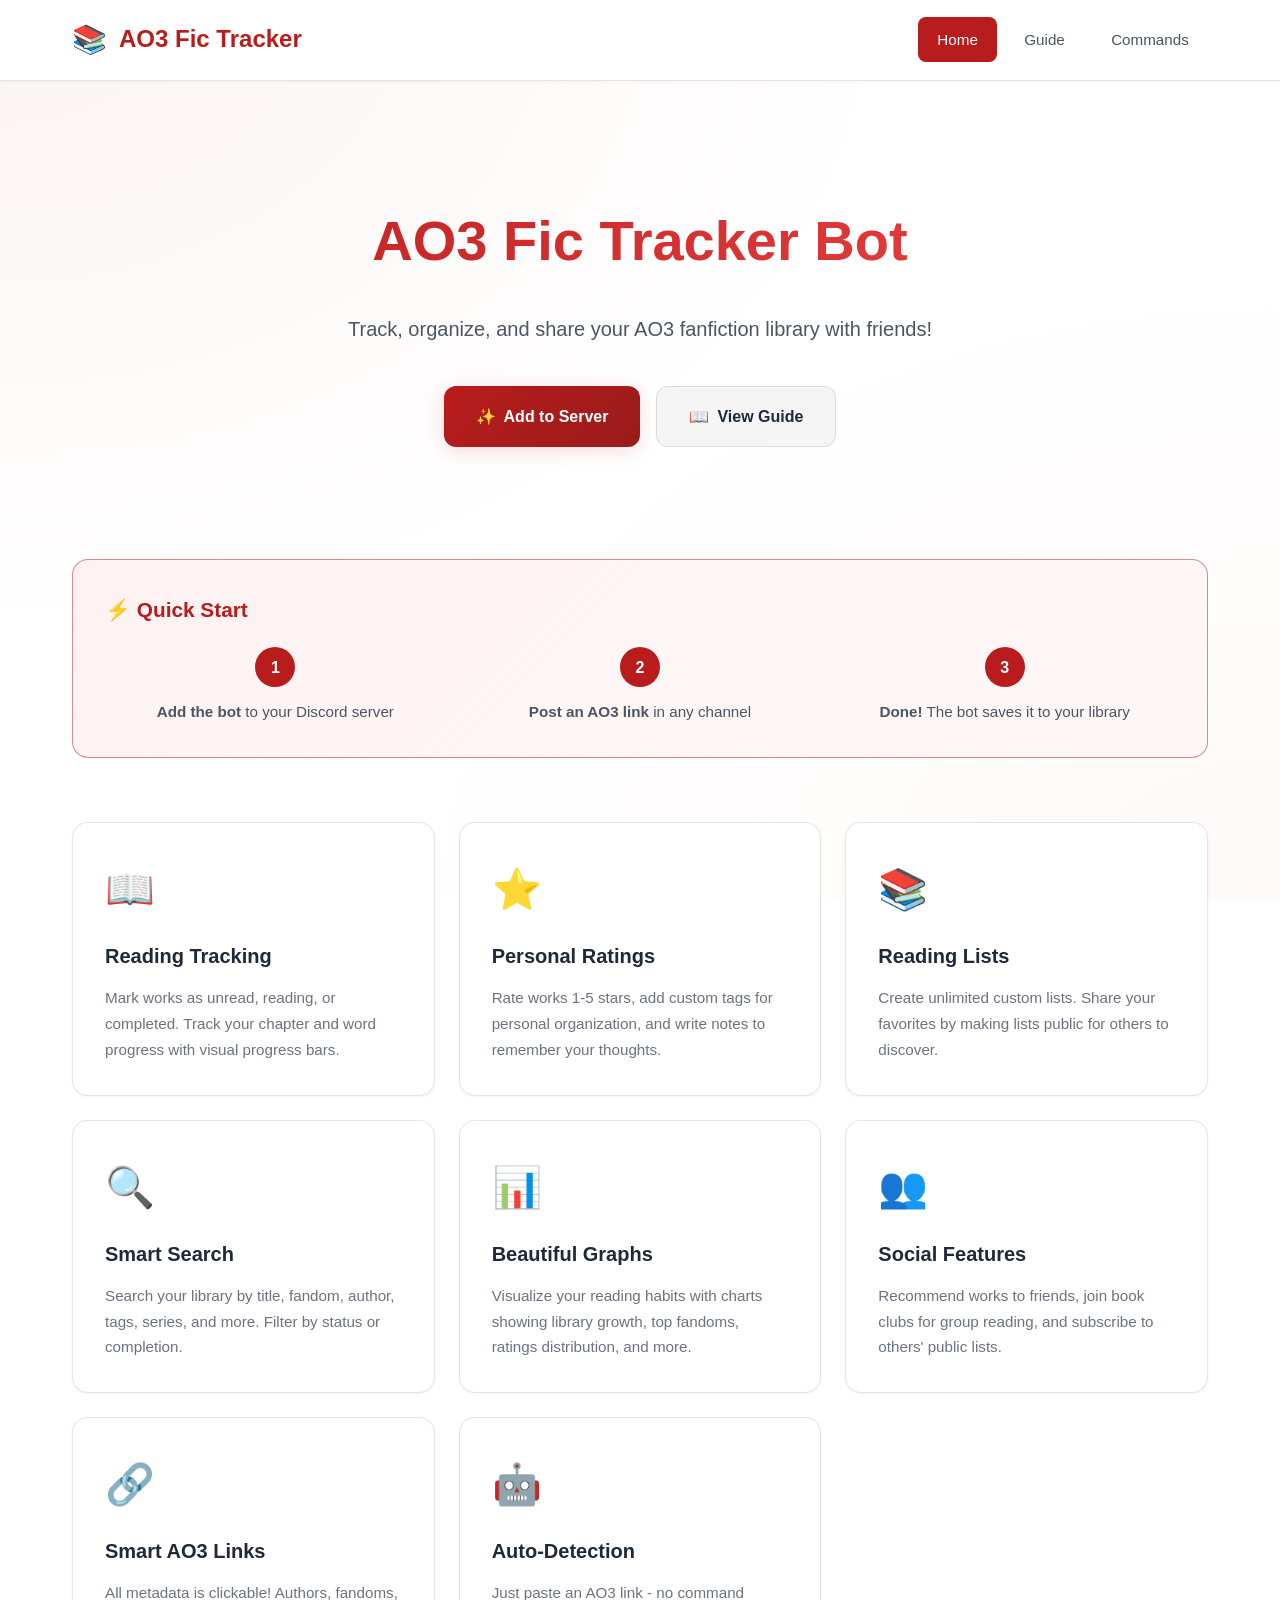
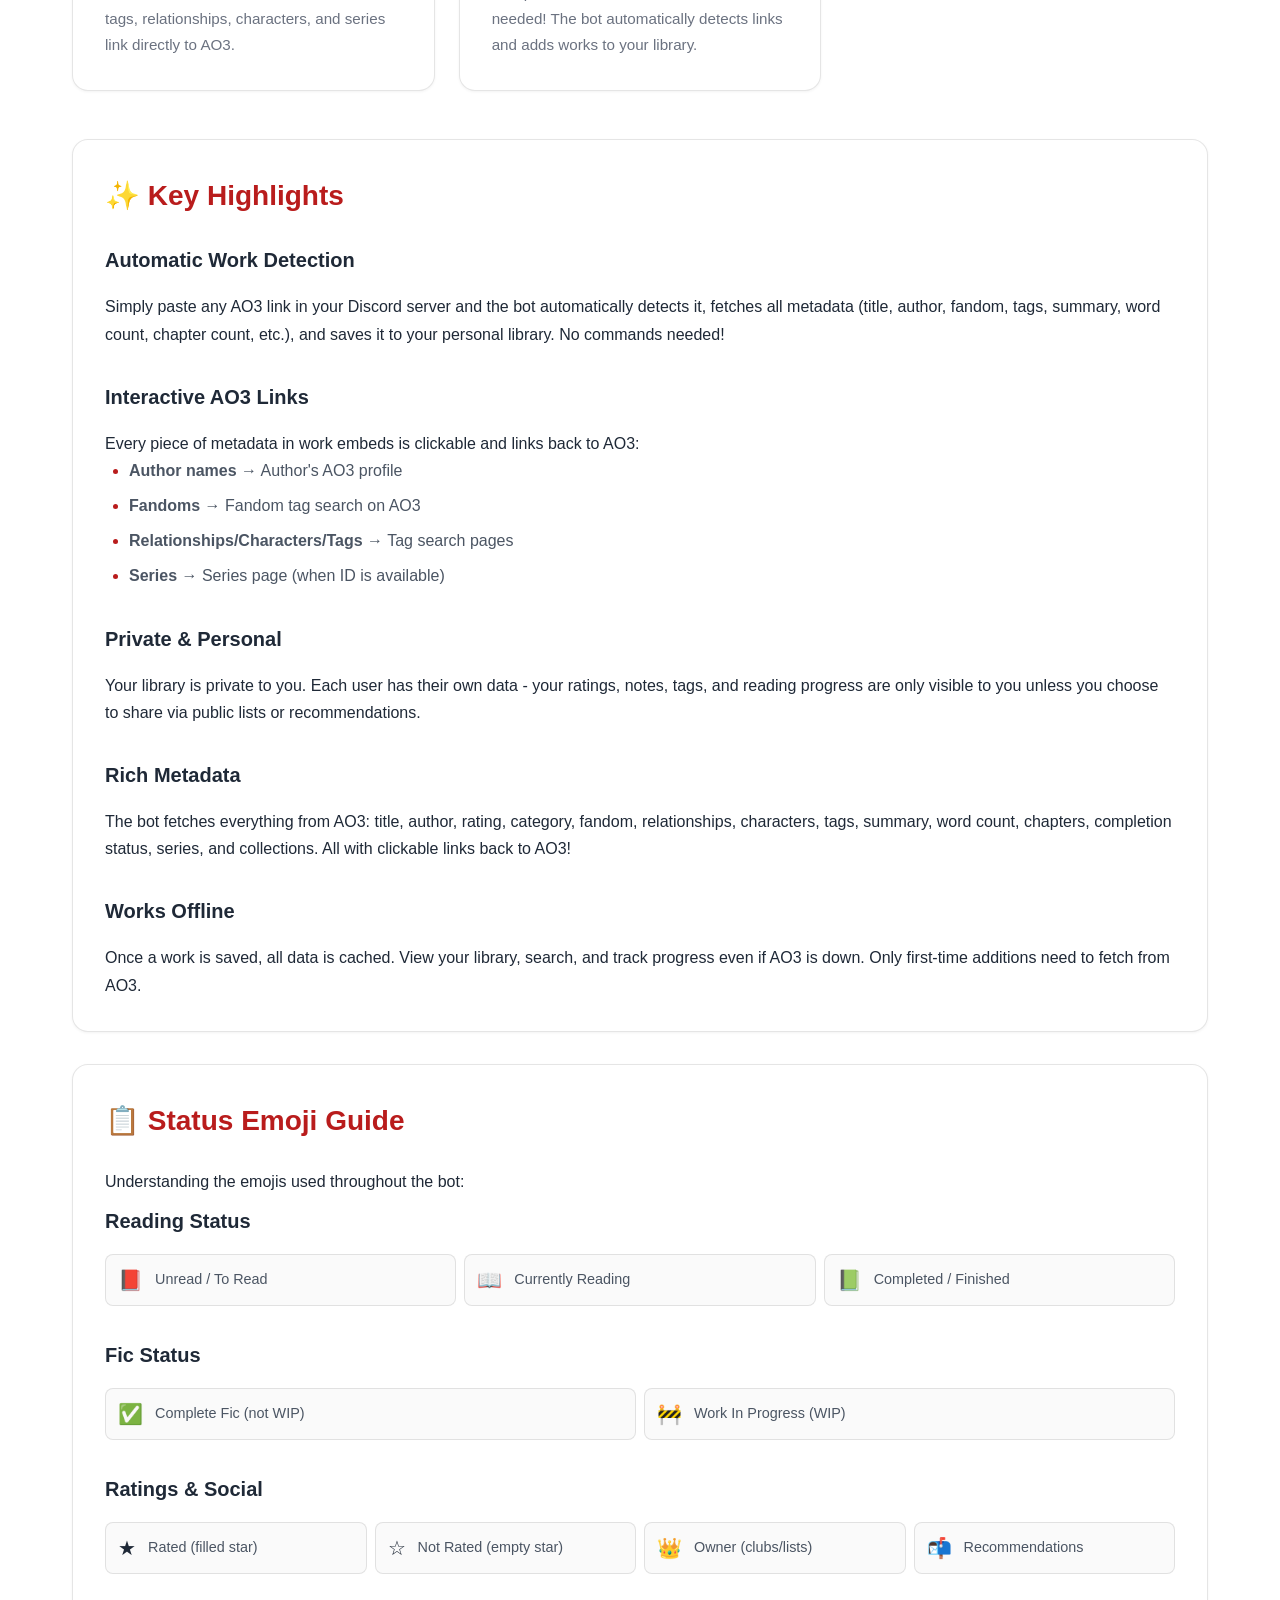
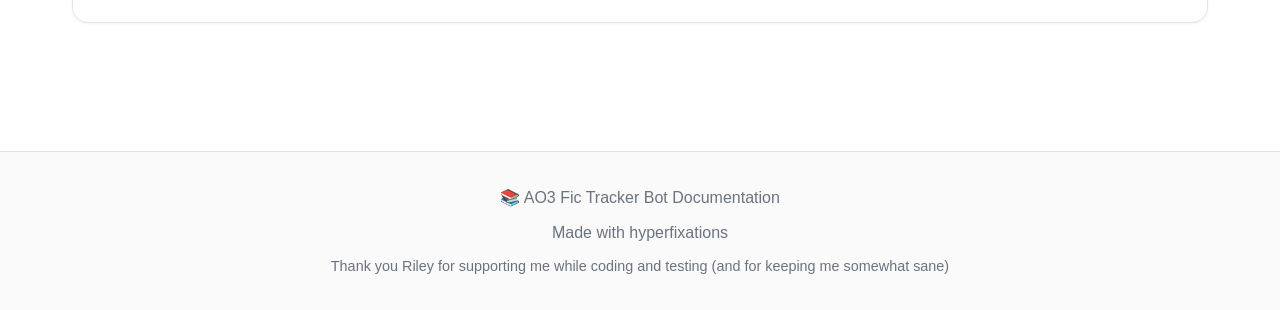
==== commit 47ef61bd: "Update index.html" ====
--- a/index.html
+++ b/index.html
@@ -29,7 +29,7 @@
     <main>
         <div class="hero">
             <h1>AO3 Fic Tracker Bot</h1>
-            <p>Track, organize, and share your AO3 fanfiction library with friends. The ultimate reading companion for Discord.</p>
+            <p>Track, organize, and share your AO3 fanfiction library with friends!</p>
             <div class="hero-buttons">
                 <a href="https://discord.com/oauth2/authorize?client_id=1485848832645267566&permissions=277025507392&integration_type=0&scope=bot+applications.commands" target="_blank" class="btn btn-primary">
                     <span>✨</span> Add to Server
